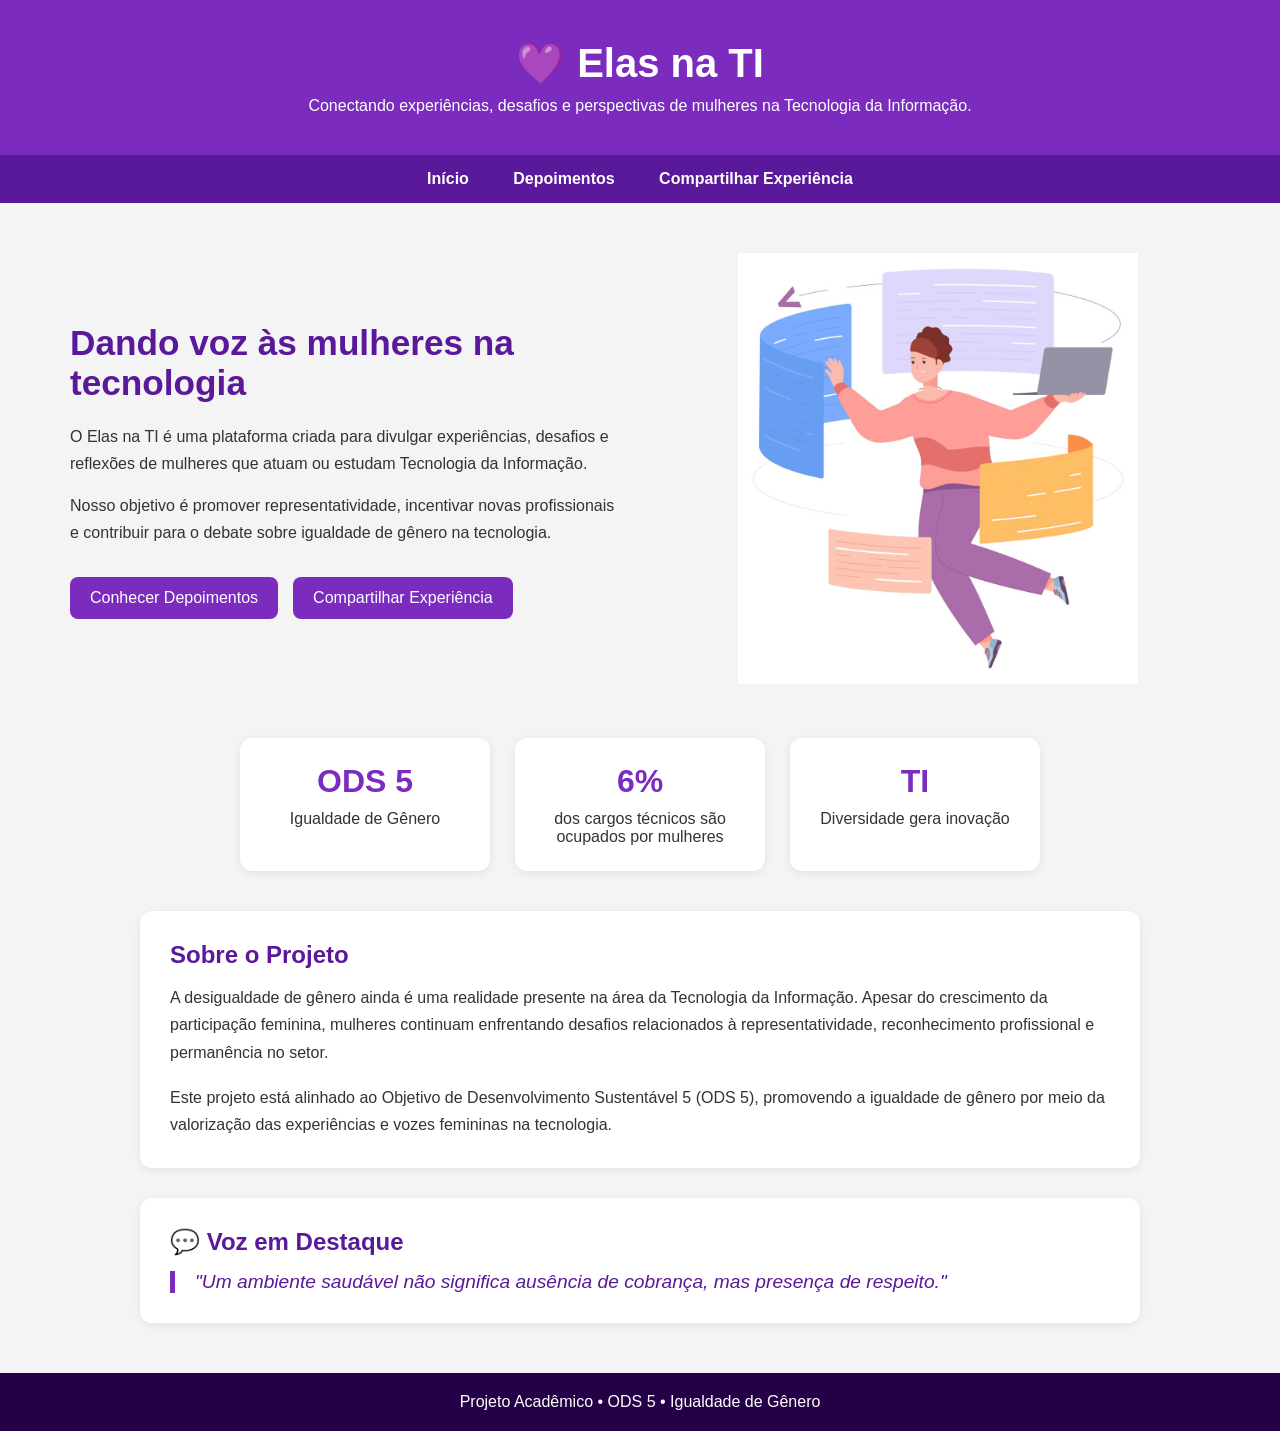
==== index.html @ 8bf3cf85 "Add files via upload" ====
<!DOCTYPE html>
<html lang="pt-BR">

<head>
    <meta charset="UTF-8">
    <meta name="viewport" content="width=device-width, initial-scale=1.0">
    <title>Elas na TI</title>

    <link rel="stylesheet" href="css/style.css">
</head>

<body>

    <header>

        <h1>💜 Elas na TI</h1>

        <p>
            Conectando experiências, desafios e perspectivas
            de mulheres na Tecnologia da Informação.
        </p>

    </header>

    <nav>

        <a href="index.html">Início</a>

        <a href="entrevistas.html">
            Depoimentos
        </a>

        <a href="enviar.html">
            Compartilhar Experiência
        </a>

    </nav>

    <section class="hero">

        <div class="hero-text">

            <h2>
                Dando voz às mulheres na tecnologia
            </h2>

            <p>
                O Elas na TI é uma plataforma criada para divulgar
                experiências, desafios e reflexões de mulheres que
                atuam ou estudam Tecnologia da Informação.
            </p>

            <p>
                Nosso objetivo é promover representatividade,
                incentivar novas profissionais e contribuir para
                o debate sobre igualdade de gênero na tecnologia.
            </p>

            <div class="botoes">

                <a href="entrevistas.html">
                    <button>
                        Conhecer Depoimentos
                    </button>
                </a>

                <a href="enviar.html">
                    <button>
                        Compartilhar Experiência
                    </button>
                </a>

            </div>

        </div>

        <div class="hero-img">

            <img
                src="img/Projeto_AEP.jpg"
                alt="Mulheres na Tecnologia">

        </div>

    </section>

    <section class="estatisticas">

        <div class="stat">

            <h3>ODS 5</h3>

            <p>
                Igualdade de Gênero
            </p>

        </div>

        <div class="stat">

            <h3>6%</h3>

            <p>
                dos cargos técnicos são ocupados por mulheres
            </p>

        </div>

        <div class="stat">

            <h3>TI</h3>

            <p>
                Diversidade gera inovação
            </p>

        </div>

    </section>

    <section class="card">

        <h2>Sobre o Projeto</h2>

        <p>
            A desigualdade de gênero ainda é uma realidade
            presente na área da Tecnologia da Informação.
            Apesar do crescimento da participação feminina,
            mulheres continuam enfrentando desafios relacionados
            à representatividade, reconhecimento profissional
            e permanência no setor.
        </p>

        <br>

        <p>
            Este projeto está alinhado ao Objetivo de
            Desenvolvimento Sustentável 5 (ODS 5),
            promovendo a igualdade de gênero por meio
            da valorização das experiências e vozes
            femininas na tecnologia.
        </p>

    </section>

    <section class="card destaque">

        <h2>💬 Voz em Destaque</h2>

        <blockquote>
            "Um ambiente saudável não significa ausência de cobrança,
            mas presença de respeito."
        </blockquote>

    </section>

    <footer>

        <p>
            Projeto Acadêmico • ODS 5 • Igualdade de Gênero
        </p>

    </footer>

</body>

</html>
---- css/style.css ----
* {
    margin: 0;
    padding: 0;
    box-sizing: border-box;
}

body {
    font-family: Arial, sans-serif;
    background: #f4f4f4;
    color: #333;
}

header {
    background: #7B2CBF;
    color: white;
    text-align: center;
    padding: 40px 20px;
}

header h1 {
    margin-bottom: 10px;
    font-size: 2.5rem;
}

nav {
    background: #5A189A;
    padding: 15px;
    text-align: center;
}

nav a {
    color: white;
    text-decoration: none;
    margin: 0 20px;
    font-weight: bold;
}

nav a:hover {
    text-decoration: underline;
}

.hero {
    max-width: 1200px;

    margin: 50px auto;

    padding: 0 30px;

    display: flex;
    align-items: center;
    justify-content: space-between;
    gap: 50px;
}

.hero-text {
    flex: 1;
}

.hero-text h2 {
    color: #5A189A;
    font-size: 2.2rem;
    margin-bottom: 20px;
}

.hero-text p {
    line-height: 1.7;
    margin-bottom: 15px;
}

.hero-img {
    flex: 1;
    text-align: center;
}

.hero-img img {
    width: 100%;
    max-width: 400px;
    height: auto;
}

.botoes {
    margin-top: 30px;
    display: flex;
    gap: 15px;
}

.botoes button {
    background: #7B2CBF;
    color: white;
    border: none;
    padding: 12px 20px;
    border-radius: 8px;
    cursor: pointer;
    font-size: 1rem;
}

.botoes button:hover {
    background: #5A189A;
}

.estatisticas {
    max-width: 1200px;

    margin: 40px auto;

    padding: 0 30px;

    display: flex;
    justify-content: center;
    gap: 25px;
    flex-wrap: wrap;
}

.stat {
    background: white;

    width: 250px;

    padding: 25px;

    text-align: center;

    border-radius: 12px;

    box-shadow: 0 2px 8px rgba(0, 0, 0, 0.08);
}

.stat h3 {
    color: #7B2CBF;
    font-size: 2rem;
    margin-bottom: 10px;
}

.card {
    max-width: 1000px;

    margin: 30px auto;

    background: white;

    padding: 30px;

    border-radius: 12px;

    box-shadow: 0 2px 8px rgba(0, 0, 0, 0.08);
}

.card h2 {
    color: #5A189A;
    margin-bottom: 15px;
}

.card p {
    line-height: 1.7;
}

.destaque blockquote {
    font-size: 1.2rem;
    font-style: italic;
    color: #5A189A;
    border-left: 5px solid #7B2CBF;
    padding-left: 20px;
}

form {
    max-width: 900px;

    margin: 30px auto;

    background: white;

    padding: 30px;

    border-radius: 12px;

    box-shadow: 0 2px 8px rgba(0, 0, 0, 0.08);
}

label {
    display: block;
    margin-top: 20px;
    font-weight: bold;
}

input,
textarea {
    width: 100%;

    padding: 12px;

    margin-top: 5px;

    border: 1px solid #ccc;

    border-radius: 6px;
}

textarea {
    min-height: 150px;
    resize: vertical;
}

form button {
    margin-top: 25px;

    background: #7B2CBF;

    color: white;

    border: none;

    padding: 12px 20px;

    border-radius: 8px;

    cursor: pointer;
}

form button:hover {
    background: #5A189A;
}

footer {
    background: #240046;
    color: white;
    text-align: center;
    padding: 20px;
    margin-top: 50px;
}

@media (max-width: 900px) {

    .hero {
        flex-direction: column;
        text-align: center;
    }

    .hero-img img {
        max-width: 280px;
    }

    .botoes button {
        margin-bottom: 10px;
    }
}
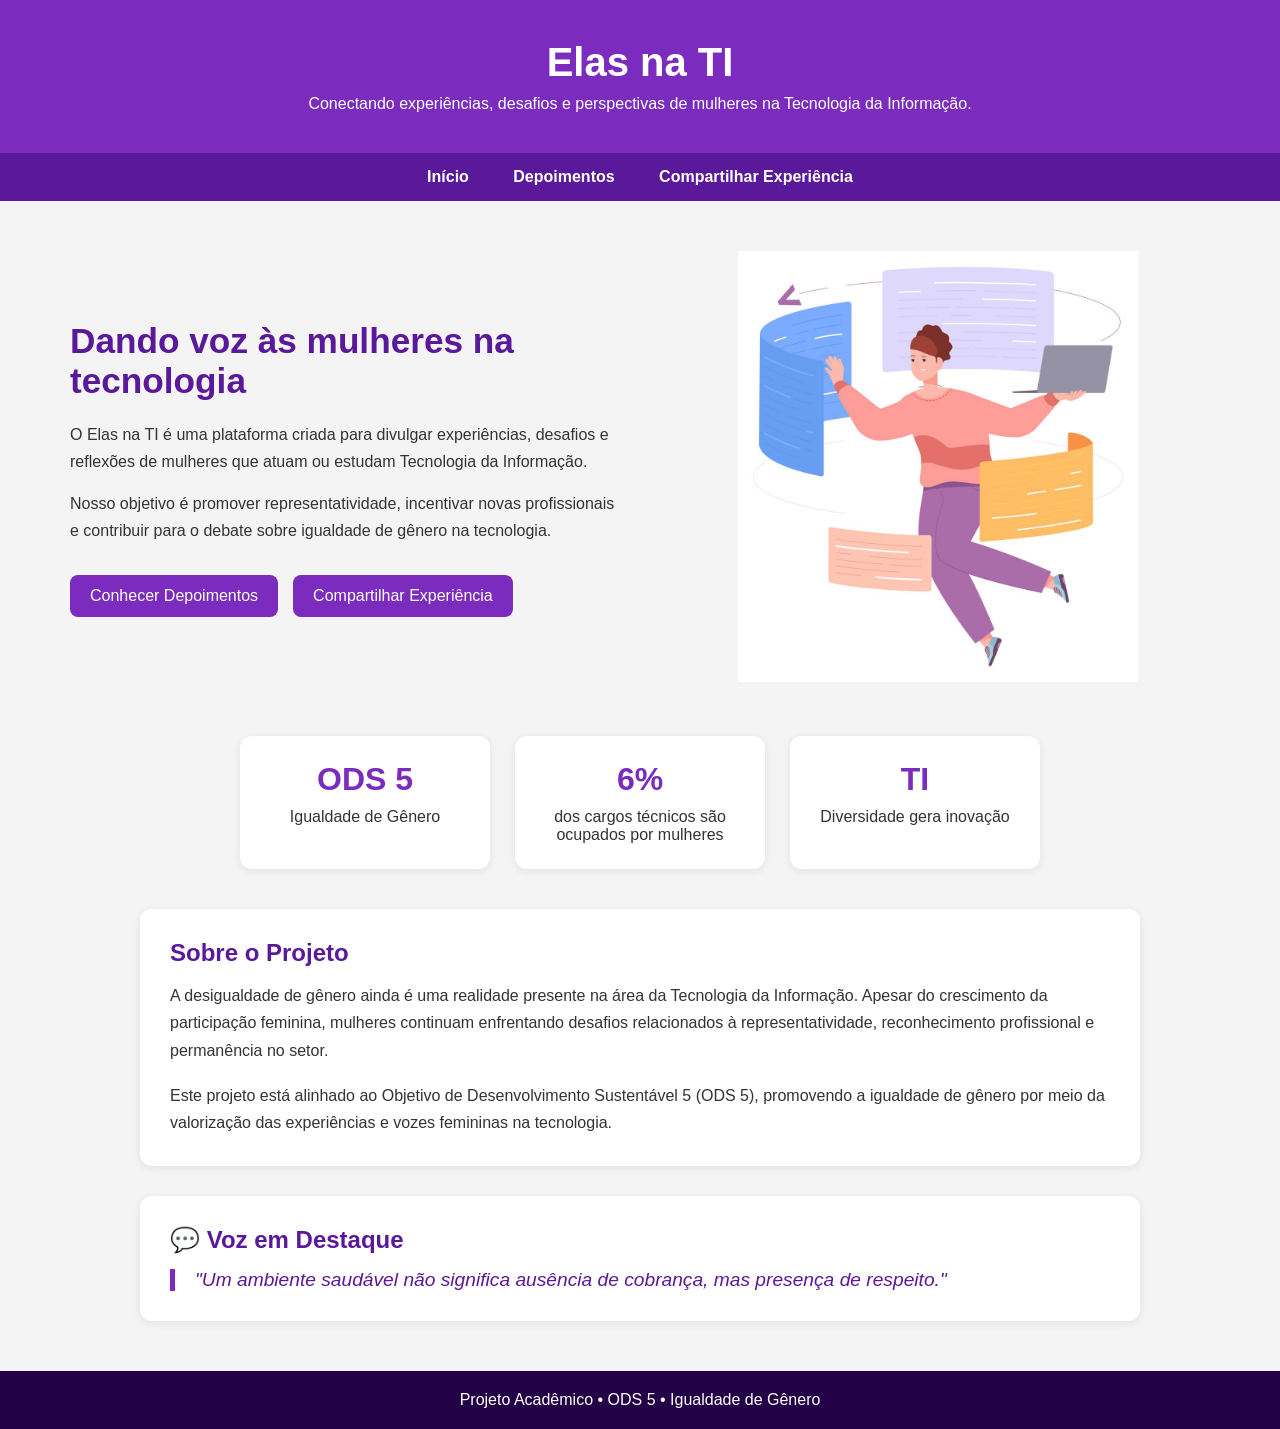
==== commit 78f9e8b8: "Add files via upload" ====
--- a/index.html
+++ b/index.html
@@ -13,7 +13,7 @@
 
     <header>
 
-        <h1>💜 Elas na TI</h1>
+        <h1> Elas na TI</h1>
 
         <p>
             Conectando experiências, desafios e perspectivas
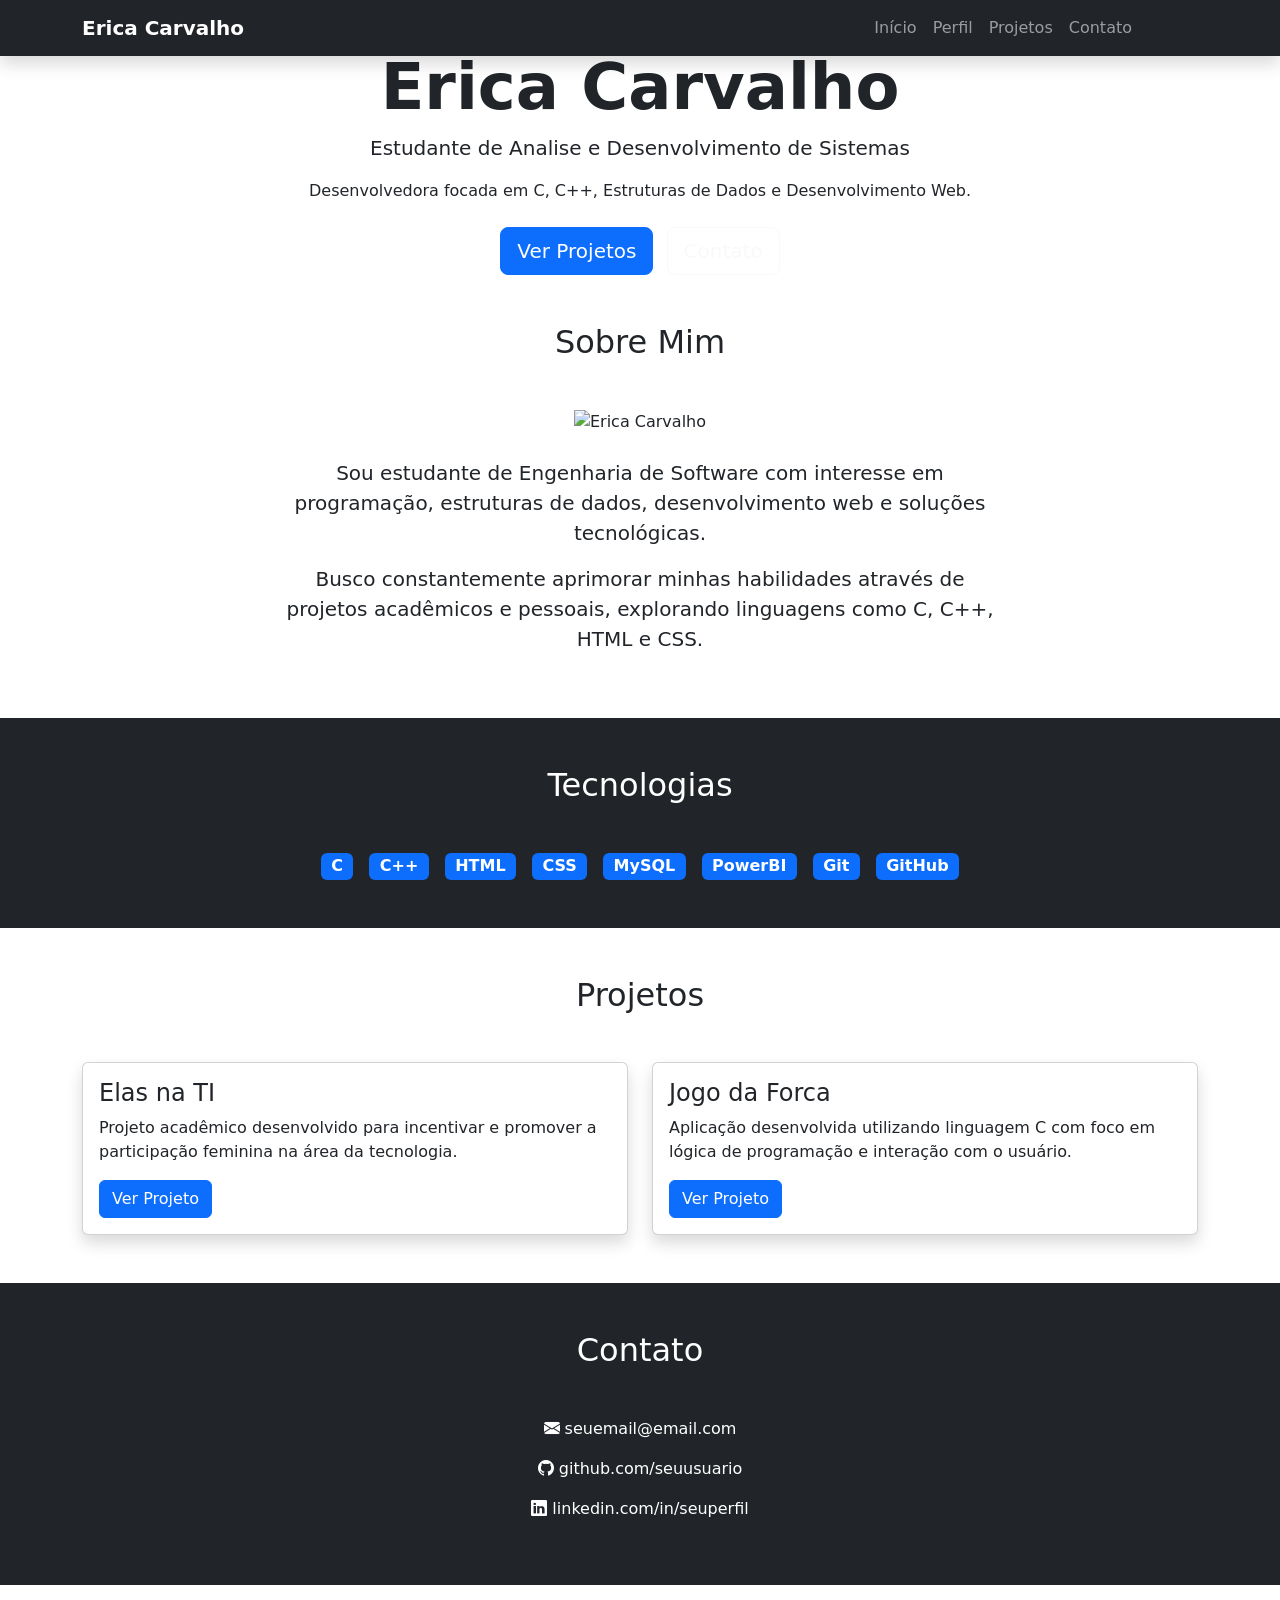
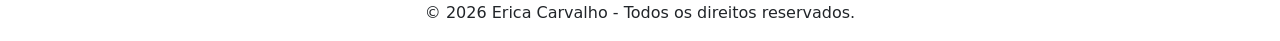
==== commit 1ea8a697: "adicionado o link dos projetos" ====
--- a/index.html
+++ b/index.html
@@ -4,164 +4,326 @@
 <head>
     <meta charset="UTF-8">
     <meta name="viewport" content="width=device-width, initial-scale=1.0">
-    <title>Elas na TI</title>
-
-    <link rel="stylesheet" href="css/style.css">
+
+    <title>Erica Carvalho | Portfólio</title>
+
+    <link href="https://cdn.jsdelivr.net/npm/bootstrap@5.3.7/dist/css/bootstrap.min.css" rel="stylesheet">
+
+    <link rel="stylesheet"
+        href="https://cdn.jsdelivr.net/npm/bootstrap-icons@1.13.1/font/bootstrap-icons.min.css">
+
+    <link rel="stylesheet" href="estilo/style.css">
 </head>
 
 <body>
 
-    <header>
-
-        <h1> Elas na TI</h1>
-
-        <p>
-            Conectando experiências, desafios e perspectivas
-            de mulheres na Tecnologia da Informação.
+    <nav class="navbar navbar-expand-lg navbar-dark bg-dark fixed-top shadow">
+        <div class="container">
+
+            <a class="navbar-brand fw-bold" href="#">
+                Erica Carvalho
+            </a>
+
+            <button class="navbar-toggler" type="button" data-bs-toggle="collapse" data-bs-target="#menu">
+                <span class="navbar-toggler-icon"></span>
+            </button>
+
+            <div class="collapse navbar-collapse" id="menu">
+
+                <ul class="navbar-nav ms-auto">
+
+                    <li class="nav-item">
+                        <a class="nav-link" href="#inicio">Início</a>
+                    </li>
+
+                    <li class="nav-item">
+                        <a class="nav-link" href="#perfil">Perfil</a>
+                    </li>
+
+                    <li class="nav-item">
+                        <a class="nav-link" href="#projetos">Projetos</a>
+                    </li>
+
+                    <li class="nav-item">
+                        <a class="nav-link" href="#contato">Contato</a>
+                    </li>
+
+                    <button id="themeToggle" class="btn ms-3">
+
+                        <i class="bi bi-moon-fill"></i>
+
+                    </button>
+
+                </ul>
+
+            </div>
+
+        </div>
+    </nav>
+
+    <section id="inicio" class="hero">
+
+        <div class="container text-center">
+
+            <div id="carouselPerfil"
+                class="carousel slide mb-4"
+                data-bs-ride="carousel">
+
+                <!-- Bolinhas -->
+                <div class="carousel-indicators">
+                    <button type="button"
+                            data-bs-target="#carouselPerfil"
+                            data-bs-slide-to="0"
+                            class="active">
+                    </button>
+
+                    <button type="button"
+                            data-bs-target="#carouselPerfil"
+                            data-bs-slide-to="1">
+                    </button>
+
+                    <button type="button"
+                            data-bs-target="#carouselPerfil"
+                            data-bs-slide-to="2">
+                    </button>
+                </div>
+
+                <!-- Fotos -->
+                <div class="carousel-inner">
+
+                    <div class="carousel-item active">
+                        <img src="img/foto1.jpg"
+                            alt="Foto 1"
+                            class="foto-perfil">
+                    </div>
+
+                    <div class="carousel-item">
+                        <img src="img/foto2.jpg"
+                            alt="Foto 2"
+                            class="foto-perfil">
+                    </div>
+
+                    <div class="carousel-item">
+                        <img src="img/foto3.jpg"
+                            alt="Foto 3"
+                            class="foto-perfil">
+                    </div>
+
+                </div>
+
+                <!-- Seta esquerda -->
+                <button class="carousel-control-prev"
+                        type="button"
+                        data-bs-target="#carouselPerfil"
+                        data-bs-slide="prev">
+
+                    <span class="carousel-control-prev-icon"></span>
+
+                </button>
+
+                <!-- Seta direita -->
+                <button class="carousel-control-next"
+                        type="button"
+                        data-bs-target="#carouselPerfil"
+                        data-bs-slide="next">
+
+                    <span class="carousel-control-next-icon"></span>
+
+                </button>
+
+            </div>
+
+            <h1 class="display-3 fw-bold">
+                Erica Carvalho
+            </h1>
+
+            <p class="lead">
+                Estudante de Analise e Desenvolvimento de Sistemas
+            </p>
+
+            <p class="mb-4">
+                Desenvolvedora focada em C, C++, Estruturas de Dados e Desenvolvimento Web.
+            </p>
+
+            <a href="#projetos" class="btn btn-primary btn-lg me-2">
+                Ver Projetos
+            </a>
+
+            <a href="#contato" class="btn btn-outline-light btn-lg">
+                Contato
+            </a>
+
+        </div>
+
+    </section>
+
+    <section id="perfil" class="py-5">
+
+        <div class="container">
+
+            <h2 class="text-center mb-5">
+                Sobre Mim
+            </h2>
+
+            <div class="row justify-content-center">
+
+                <div class="col-lg-8">
+
+                    <div class="text-center mb-4">
+                        <img src="img/fotoperfil.jpg" alt="Erica Carvalho" class="foto-sobre">
+                    </div>
+
+                    <p class="fs-5 text-center">
+                        Sou estudante de Engenharia de Software com interesse em programação,
+                        estruturas de dados, desenvolvimento web e soluções tecnológicas.
+                    </p>
+
+                    <p class="fs-5 text-center">
+                        Busco constantemente aprimorar minhas habilidades através de projetos
+                        acadêmicos e pessoais, explorando linguagens como C, C++, HTML e CSS.
+                    </p>
+
+                </div>
+
+            </div>
+
+        </div>
+
+    </section>
+
+    <section class="bg-dark py-5">
+
+        <div class="container">
+
+            <h2 class="text-center mb-5 text-white">
+                Tecnologias
+            </h2>
+
+            <div class="d-flex flex-wrap justify-content-center gap-3">
+
+                <span class="badge fs-6 bg-primary">C</span>
+                <span class="badge fs-6 bg-primary">C++</span>
+                <span class="badge fs-6 bg-primary">HTML</span>
+                <span class="badge fs-6 bg-primary">CSS</span>
+                <span class="badge fs-6 bg-primary">MySQL</span>
+                <span class="badge fs-6 bg-primary">PowerBI</span>
+                <span class="badge fs-6 bg-primary">Git</span>
+                <span class="badge fs-6 bg-primary">GitHub</span>
+
+            </div>
+
+        </div>
+
+    </section>
+
+    <section id="projetos" class="py-5">
+
+        <div class="container">
+
+            <h2 class="text-center mb-5">
+                Projetos
+            </h2>
+
+            <div class="row g-4">
+
+                <div class="col-md-6">
+
+                    <div class="card h-100 shadow">
+
+                        <div class="card-body">
+
+                            <h4 class="card-title">
+                                Elas na TI
+                            </h4>
+
+                            <p class="card-text">
+                                Projeto acadêmico desenvolvido para incentivar e promover a
+                                participação feminina na área da tecnologia.
+                            </p>
+
+                            <a href="https://github.com/EricaCarvalhoSilva/Elas_na_TI" class="btn btn-primary">
+                                Ver Projeto
+                            </a>
+
+                        </div>
+
+                    </div>
+
+                </div>
+                <div class="col-md-6">
+
+                    <div class="card h-100 shadow">
+
+                        <div class="card-body">
+
+                            <h4 class="card-title">
+                                Jogo da Forca
+                            </h4>
+
+                            <p class="card-text">
+                                Aplicação desenvolvida utilizando linguagem C com foco em
+                                lógica de programação e interação com o usuário.
+                            </p>
+
+                            <a href="https://github.com/EricaCarvalhoSilva/JogoDaForca" class="btn btn-primary">
+                                Ver Projeto
+                            </a>
+
+                        </div>
+
+                    </div>
+
+                </div>
+
+            </div>
+
+        </div>
+
+    </section>
+
+    <section id="contato" class="bg-dark text-white py-5">
+
+        <div class="container">
+
+            <h2 class="text-center mb-5">
+                Contato
+            </h2>
+
+            <div class="text-center">
+
+                <p>
+                    <i class="bi bi-envelope-fill"></i>
+                    seuemail@email.com
+                </p>
+
+                <p>
+                    <i class="bi bi-github"></i>
+                    github.com/seuusuario
+                </p>
+
+                <p>
+                    <i class="bi bi-linkedin"></i>
+                    linkedin.com/in/seuperfil
+                </p>
+
+            </div>
+
+        </div>
+
+    </section>
+
+    <footer class="text-center py-3">
+
+        <p class="mb-0">
+            © 2026 Erica Carvalho - Todos os direitos reservados.
         </p>
 
-    </header>
-
-    <nav>
-
-        <a href="index.html">Início</a>
-
-        <a href="entrevistas.html">
-            Depoimentos
-        </a>
-
-        <a href="enviar.html">
-            Compartilhar Experiência
-        </a>
-
-    </nav>
-
-    <section class="hero">
-
-        <div class="hero-text">
-
-            <h2>
-                Dando voz às mulheres na tecnologia
-            </h2>
-
-            <p>
-                O Elas na TI é uma plataforma criada para divulgar
-                experiências, desafios e reflexões de mulheres que
-                atuam ou estudam Tecnologia da Informação.
-            </p>
-
-            <p>
-                Nosso objetivo é promover representatividade,
-                incentivar novas profissionais e contribuir para
-                o debate sobre igualdade de gênero na tecnologia.
-            </p>
-
-            <div class="botoes">
-
-                <a href="entrevistas.html">
-                    <button>
-                        Conhecer Depoimentos
-                    </button>
-                </a>
-
-                <a href="enviar.html">
-                    <button>
-                        Compartilhar Experiência
-                    </button>
-                </a>
-
-            </div>
-
-        </div>
-
-        <div class="hero-img">
-
-            <img
-                src="img/Projeto_AEP.jpg"
-                alt="Mulheres na Tecnologia">
-
-        </div>
-
-    </section>
-
-    <section class="estatisticas">
-
-        <div class="stat">
-
-            <h3>ODS 5</h3>
-
-            <p>
-                Igualdade de Gênero
-            </p>
-
-        </div>
-
-        <div class="stat">
-
-            <h3>6%</h3>
-
-            <p>
-                dos cargos técnicos são ocupados por mulheres
-            </p>
-
-        </div>
-
-        <div class="stat">
-
-            <h3>TI</h3>
-
-            <p>
-                Diversidade gera inovação
-            </p>
-
-        </div>
-
-    </section>
-
-    <section class="card">
-
-        <h2>Sobre o Projeto</h2>
-
-        <p>
-            A desigualdade de gênero ainda é uma realidade
-            presente na área da Tecnologia da Informação.
-            Apesar do crescimento da participação feminina,
-            mulheres continuam enfrentando desafios relacionados
-            à representatividade, reconhecimento profissional
-            e permanência no setor.
-        </p>
-
-        <br>
-
-        <p>
-            Este projeto está alinhado ao Objetivo de
-            Desenvolvimento Sustentável 5 (ODS 5),
-            promovendo a igualdade de gênero por meio
-            da valorização das experiências e vozes
-            femininas na tecnologia.
-        </p>
-
-    </section>
-
-    <section class="card destaque">
-
-        <h2>💬 Voz em Destaque</h2>
-
-        <blockquote>
-            "Um ambiente saudável não significa ausência de cobrança,
-            mas presença de respeito."
-        </blockquote>
-
-    </section>
-
-    <footer>
-
-        <p>
-            Projeto Acadêmico • ODS 5 • Igualdade de Gênero
-        </p>
-
     </footer>
 
+    <script src="https://cdn.jsdelivr.net/npm/bootstrap@5.3.7/dist/js/bootstrap.bundle.min.js"></script>
+
+    <script src="js/script.js"></script>
+
 </body>
 
 </html>
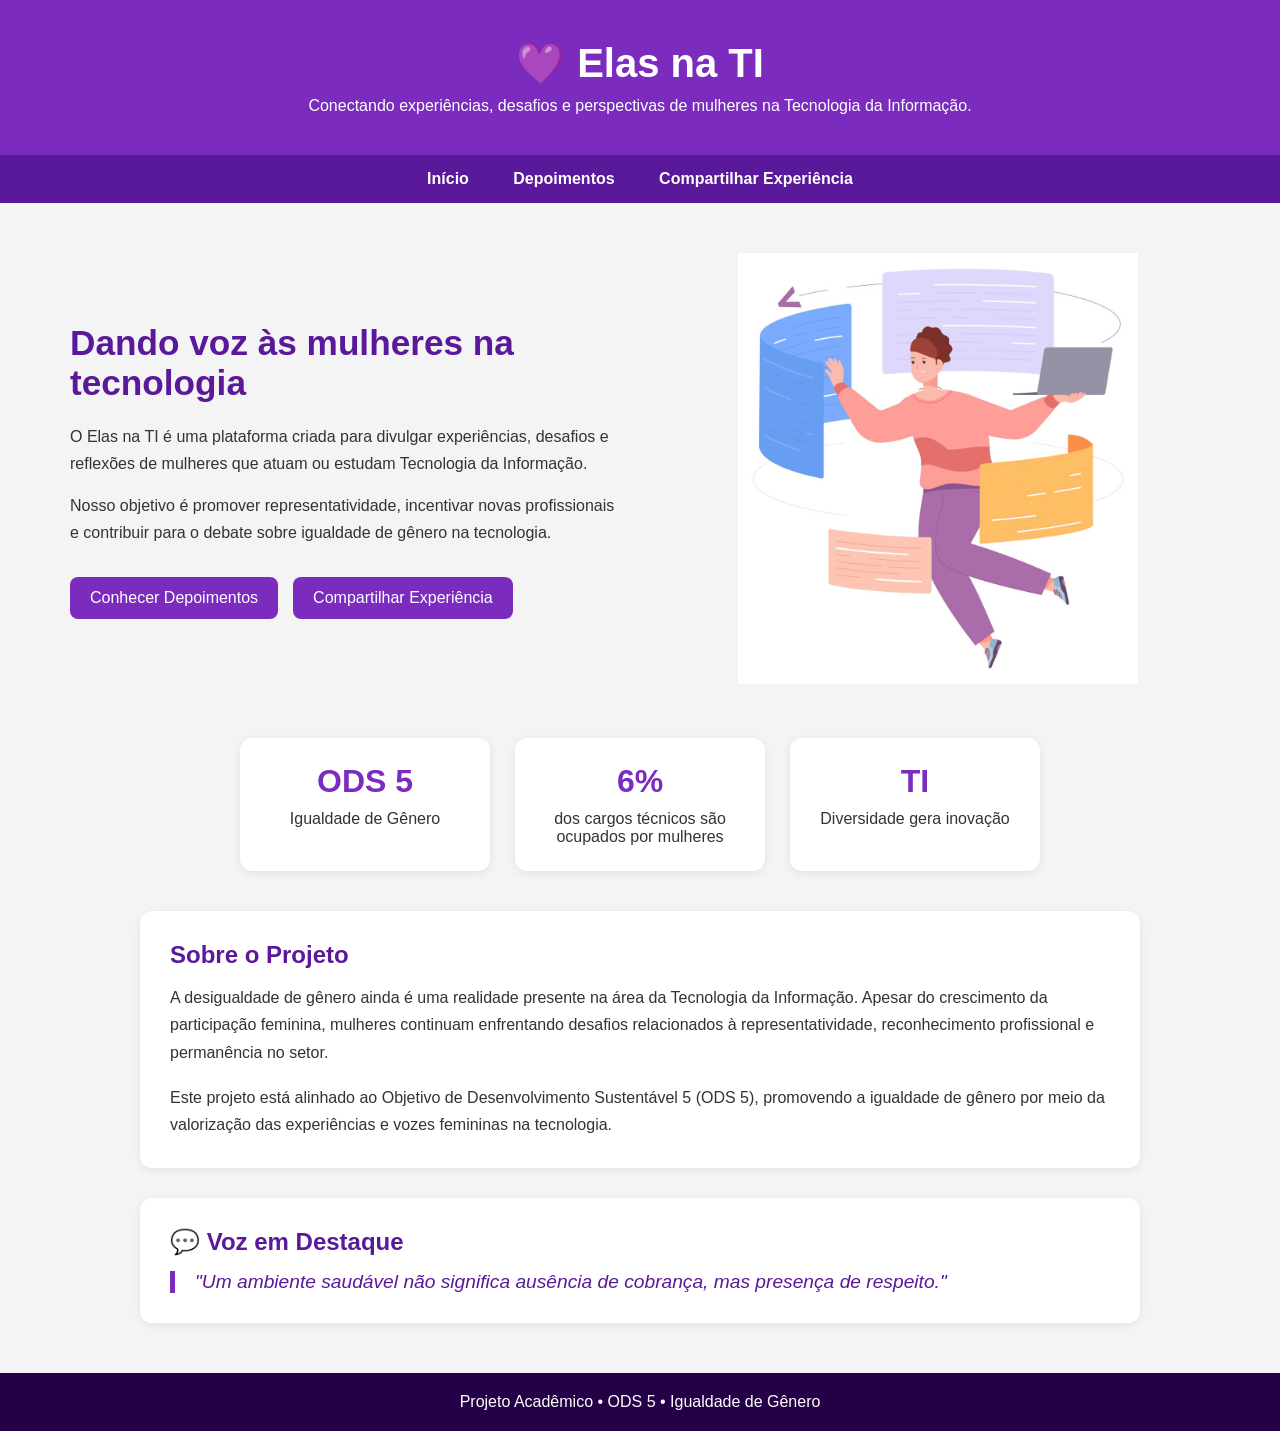
==== commit 5af6588f: "Add files via upload" ====
--- a/index.html
+++ b/index.html
@@ -4,326 +4,164 @@
 <head>
     <meta charset="UTF-8">
     <meta name="viewport" content="width=device-width, initial-scale=1.0">
+    <title>Elas na TI</title>
 
-    <title>Erica Carvalho | Portfólio</title>
-
-    <link href="https://cdn.jsdelivr.net/npm/bootstrap@5.3.7/dist/css/bootstrap.min.css" rel="stylesheet">
-
-    <link rel="stylesheet"
-        href="https://cdn.jsdelivr.net/npm/bootstrap-icons@1.13.1/font/bootstrap-icons.min.css">
-
-    <link rel="stylesheet" href="estilo/style.css">
+    <link rel="stylesheet" href="css/style.css">
 </head>
 
 <body>
 
-    <nav class="navbar navbar-expand-lg navbar-dark bg-dark fixed-top shadow">
-        <div class="container">
+    <header>
 
-            <a class="navbar-brand fw-bold" href="#">
-                Erica Carvalho
-            </a>
+        <h1>💜 Elas na TI</h1>
 
-            <button class="navbar-toggler" type="button" data-bs-toggle="collapse" data-bs-target="#menu">
-                <span class="navbar-toggler-icon"></span>
-            </button>
+        <p>
+            Conectando experiências, desafios e perspectivas
+            de mulheres na Tecnologia da Informação.
+        </p>
 
-            <div class="collapse navbar-collapse" id="menu">
+    </header>
 
-                <ul class="navbar-nav ms-auto">
+    <nav>
 
-                    <li class="nav-item">
-                        <a class="nav-link" href="#inicio">Início</a>
-                    </li>
+        <a href="index.html">Início</a>
 
-                    <li class="nav-item">
-                        <a class="nav-link" href="#perfil">Perfil</a>
-                    </li>
+        <a href="entrevistas.html">
+            Depoimentos
+        </a>
 
-                    <li class="nav-item">
-                        <a class="nav-link" href="#projetos">Projetos</a>
-                    </li>
+        <a href="enviar.html">
+            Compartilhar Experiência
+        </a>
 
-                    <li class="nav-item">
-                        <a class="nav-link" href="#contato">Contato</a>
-                    </li>
+    </nav>
 
-                    <button id="themeToggle" class="btn ms-3">
+    <section class="hero">
 
-                        <i class="bi bi-moon-fill"></i>
+        <div class="hero-text">
 
+            <h2>
+                Dando voz às mulheres na tecnologia
+            </h2>
+
+            <p>
+                O Elas na TI é uma plataforma criada para divulgar
+                experiências, desafios e reflexões de mulheres que
+                atuam ou estudam Tecnologia da Informação.
+            </p>
+
+            <p>
+                Nosso objetivo é promover representatividade,
+                incentivar novas profissionais e contribuir para
+                o debate sobre igualdade de gênero na tecnologia.
+            </p>
+
+            <div class="botoes">
+
+                <a href="entrevistas.html">
+                    <button>
+                        Conhecer Depoimentos
                     </button>
+                </a>
 
-                </ul>
+                <a href="enviar.html">
+                    <button>
+                        Compartilhar Experiência
+                    </button>
+                </a>
 
             </div>
 
         </div>
-    </nav>
 
-    <section id="inicio" class="hero">
+        <div class="hero-img">
 
-        <div class="container text-center">
-
-            <div id="carouselPerfil"
-                class="carousel slide mb-4"
-                data-bs-ride="carousel">
-
-                <!-- Bolinhas -->
-                <div class="carousel-indicators">
-                    <button type="button"
-                            data-bs-target="#carouselPerfil"
-                            data-bs-slide-to="0"
-                            class="active">
-                    </button>
-
-                    <button type="button"
-                            data-bs-target="#carouselPerfil"
-                            data-bs-slide-to="1">
-                    </button>
-
-                    <button type="button"
-                            data-bs-target="#carouselPerfil"
-                            data-bs-slide-to="2">
-                    </button>
-                </div>
-
-                <!-- Fotos -->
-                <div class="carousel-inner">
-
-                    <div class="carousel-item active">
-                        <img src="img/foto1.jpg"
-                            alt="Foto 1"
-                            class="foto-perfil">
-                    </div>
-
-                    <div class="carousel-item">
-                        <img src="img/foto2.jpg"
-                            alt="Foto 2"
-                            class="foto-perfil">
-                    </div>
-
-                    <div class="carousel-item">
-                        <img src="img/foto3.jpg"
-                            alt="Foto 3"
-                            class="foto-perfil">
-                    </div>
-
-                </div>
-
-                <!-- Seta esquerda -->
-                <button class="carousel-control-prev"
-                        type="button"
-                        data-bs-target="#carouselPerfil"
-                        data-bs-slide="prev">
-
-                    <span class="carousel-control-prev-icon"></span>
-
-                </button>
-
-                <!-- Seta direita -->
-                <button class="carousel-control-next"
-                        type="button"
-                        data-bs-target="#carouselPerfil"
-                        data-bs-slide="next">
-
-                    <span class="carousel-control-next-icon"></span>
-
-                </button>
-
-            </div>
-
-            <h1 class="display-3 fw-bold">
-                Erica Carvalho
-            </h1>
-
-            <p class="lead">
-                Estudante de Analise e Desenvolvimento de Sistemas
-            </p>
-
-            <p class="mb-4">
-                Desenvolvedora focada em C, C++, Estruturas de Dados e Desenvolvimento Web.
-            </p>
-
-            <a href="#projetos" class="btn btn-primary btn-lg me-2">
-                Ver Projetos
-            </a>
-
-            <a href="#contato" class="btn btn-outline-light btn-lg">
-                Contato
-            </a>
+            <img
+                src="img/Projeto_AEP.jpg"
+                alt="Mulheres na Tecnologia">
 
         </div>
 
     </section>
 
-    <section id="perfil" class="py-5">
+    <section class="estatisticas">
 
-        <div class="container">
+        <div class="stat">
 
-            <h2 class="text-center mb-5">
-                Sobre Mim
-            </h2>
+            <h3>ODS 5</h3>
 
-            <div class="row justify-content-center">
+            <p>
+                Igualdade de Gênero
+            </p>
 
-                <div class="col-lg-8">
+        </div>
 
-                    <div class="text-center mb-4">
-                        <img src="img/fotoperfil.jpg" alt="Erica Carvalho" class="foto-sobre">
-                    </div>
+        <div class="stat">
 
-                    <p class="fs-5 text-center">
-                        Sou estudante de Engenharia de Software com interesse em programação,
-                        estruturas de dados, desenvolvimento web e soluções tecnológicas.
-                    </p>
+            <h3>6%</h3>
 
-                    <p class="fs-5 text-center">
-                        Busco constantemente aprimorar minhas habilidades através de projetos
-                        acadêmicos e pessoais, explorando linguagens como C, C++, HTML e CSS.
-                    </p>
+            <p>
+                dos cargos técnicos são ocupados por mulheres
+            </p>
 
-                </div>
+        </div>
 
-            </div>
+        <div class="stat">
+
+            <h3>TI</h3>
+
+            <p>
+                Diversidade gera inovação
+            </p>
 
         </div>
 
     </section>
 
-    <section class="bg-dark py-5">
+    <section class="card">
 
-        <div class="container">
+        <h2>Sobre o Projeto</h2>
 
-            <h2 class="text-center mb-5 text-white">
-                Tecnologias
-            </h2>
+        <p>
+            A desigualdade de gênero ainda é uma realidade
+            presente na área da Tecnologia da Informação.
+            Apesar do crescimento da participação feminina,
+            mulheres continuam enfrentando desafios relacionados
+            à representatividade, reconhecimento profissional
+            e permanência no setor.
+        </p>
 
-            <div class="d-flex flex-wrap justify-content-center gap-3">
+        <br>
 
-                <span class="badge fs-6 bg-primary">C</span>
-                <span class="badge fs-6 bg-primary">C++</span>
-                <span class="badge fs-6 bg-primary">HTML</span>
-                <span class="badge fs-6 bg-primary">CSS</span>
-                <span class="badge fs-6 bg-primary">MySQL</span>
-                <span class="badge fs-6 bg-primary">PowerBI</span>
-                <span class="badge fs-6 bg-primary">Git</span>
-                <span class="badge fs-6 bg-primary">GitHub</span>
-
-            </div>
-
-        </div>
+        <p>
+            Este projeto está alinhado ao Objetivo de
+            Desenvolvimento Sustentável 5 (ODS 5),
+            promovendo a igualdade de gênero por meio
+            da valorização das experiências e vozes
+            femininas na tecnologia.
+        </p>
 
     </section>
 
-    <section id="projetos" class="py-5">
+    <section class="card destaque">
 
-        <div class="container">
+        <h2>💬 Voz em Destaque</h2>
 
-            <h2 class="text-center mb-5">
-                Projetos
-            </h2>
-
-            <div class="row g-4">
-
-                <div class="col-md-6">
-
-                    <div class="card h-100 shadow">
-
-                        <div class="card-body">
-
-                            <h4 class="card-title">
-                                Elas na TI
-                            </h4>
-
-                            <p class="card-text">
-                                Projeto acadêmico desenvolvido para incentivar e promover a
-                                participação feminina na área da tecnologia.
-                            </p>
-
-                            <a href="https://github.com/EricaCarvalhoSilva/Elas_na_TI" class="btn btn-primary">
-                                Ver Projeto
-                            </a>
-
-                        </div>
-
-                    </div>
-
-                </div>
-                <div class="col-md-6">
-
-                    <div class="card h-100 shadow">
-
-                        <div class="card-body">
-
-                            <h4 class="card-title">
-                                Jogo da Forca
-                            </h4>
-
-                            <p class="card-text">
-                                Aplicação desenvolvida utilizando linguagem C com foco em
-                                lógica de programação e interação com o usuário.
-                            </p>
-
-                            <a href="https://github.com/EricaCarvalhoSilva/JogoDaForca" class="btn btn-primary">
-                                Ver Projeto
-                            </a>
-
-                        </div>
-
-                    </div>
-
-                </div>
-
-            </div>
-
-        </div>
+        <blockquote>
+            "Um ambiente saudável não significa ausência de cobrança,
+            mas presença de respeito."
+        </blockquote>
 
     </section>
 
-    <section id="contato" class="bg-dark text-white py-5">
+    <footer>
 
-        <div class="container">
-
-            <h2 class="text-center mb-5">
-                Contato
-            </h2>
-
-            <div class="text-center">
-
-                <p>
-                    <i class="bi bi-envelope-fill"></i>
-                    seuemail@email.com
-                </p>
-
-                <p>
-                    <i class="bi bi-github"></i>
-                    github.com/seuusuario
-                </p>
-
-                <p>
-                    <i class="bi bi-linkedin"></i>
-                    linkedin.com/in/seuperfil
-                </p>
-
-            </div>
-
-        </div>
-
-    </section>
-
-    <footer class="text-center py-3">
-
-        <p class="mb-0">
-            © 2026 Erica Carvalho - Todos os direitos reservados.
+        <p>
+            Projeto Acadêmico • ODS 5 • Igualdade de Gênero
         </p>
 
     </footer>
 
-    <script src="https://cdn.jsdelivr.net/npm/bootstrap@5.3.7/dist/js/bootstrap.bundle.min.js"></script>
-
-    <script src="js/script.js"></script>
-
 </body>
 
 </html>
--- a/css/style.css
+++ b/css/style.css
@@ -0,0 +1,245 @@
+* {
+    margin: 0;
+    padding: 0;
+    box-sizing: border-box;
+}
+
+body {
+    font-family: Arial, sans-serif;
+    background: #f4f4f4;
+    color: #333;
+}
+
+header {
+    background: #7B2CBF;
+    color: white;
+    text-align: center;
+    padding: 40px 20px;
+}
+
+header h1 {
+    margin-bottom: 10px;
+    font-size: 2.5rem;
+}
+
+nav {
+    background: #5A189A;
+    padding: 15px;
+    text-align: center;
+}
+
+nav a {
+    color: white;
+    text-decoration: none;
+    margin: 0 20px;
+    font-weight: bold;
+}
+
+nav a:hover {
+    text-decoration: underline;
+}
+
+.hero {
+    max-width: 1200px;
+
+    margin: 50px auto;
+
+    padding: 0 30px;
+
+    display: flex;
+    align-items: center;
+    justify-content: space-between;
+    gap: 50px;
+}
+
+.hero-text {
+    flex: 1;
+}
+
+.hero-text h2 {
+    color: #5A189A;
+    font-size: 2.2rem;
+    margin-bottom: 20px;
+}
+
+.hero-text p {
+    line-height: 1.7;
+    margin-bottom: 15px;
+}
+
+.hero-img {
+    flex: 1;
+    text-align: center;
+}
+
+.hero-img img {
+    width: 100%;
+    max-width: 400px;
+    height: auto;
+}
+
+.botoes {
+    margin-top: 30px;
+    display: flex;
+    gap: 15px;
+}
+
+.botoes button {
+    background: #7B2CBF;
+    color: white;
+    border: none;
+    padding: 12px 20px;
+    border-radius: 8px;
+    cursor: pointer;
+    font-size: 1rem;
+}
+
+.botoes button:hover {
+    background: #5A189A;
+}
+
+.estatisticas {
+    max-width: 1200px;
+
+    margin: 40px auto;
+
+    padding: 0 30px;
+
+    display: flex;
+    justify-content: center;
+    gap: 25px;
+    flex-wrap: wrap;
+}
+
+.stat {
+    background: white;
+
+    width: 250px;
+
+    padding: 25px;
+
+    text-align: center;
+
+    border-radius: 12px;
+
+    box-shadow: 0 2px 8px rgba(0, 0, 0, 0.08);
+}
+
+.stat h3 {
+    color: #7B2CBF;
+    font-size: 2rem;
+    margin-bottom: 10px;
+}
+
+.card {
+    max-width: 1000px;
+
+    margin: 30px auto;
+
+    background: white;
+
+    padding: 30px;
+
+    border-radius: 12px;
+
+    box-shadow: 0 2px 8px rgba(0, 0, 0, 0.08);
+}
+
+.card h2 {
+    color: #5A189A;
+    margin-bottom: 15px;
+}
+
+.card p {
+    line-height: 1.7;
+}
+
+.destaque blockquote {
+    font-size: 1.2rem;
+    font-style: italic;
+    color: #5A189A;
+    border-left: 5px solid #7B2CBF;
+    padding-left: 20px;
+}
+
+form {
+    max-width: 900px;
+
+    margin: 30px auto;
+
+    background: white;
+
+    padding: 30px;
+
+    border-radius: 12px;
+
+    box-shadow: 0 2px 8px rgba(0, 0, 0, 0.08);
+}
+
+label {
+    display: block;
+    margin-top: 20px;
+    font-weight: bold;
+}
+
+input,
+textarea {
+    width: 100%;
+
+    padding: 12px;
+
+    margin-top: 5px;
+
+    border: 1px solid #ccc;
+
+    border-radius: 6px;
+}
+
+textarea {
+    min-height: 150px;
+    resize: vertical;
+}
+
+form button {
+    margin-top: 25px;
+
+    background: #7B2CBF;
+
+    color: white;
+
+    border: none;
+
+    padding: 12px 20px;
+
+    border-radius: 8px;
+
+    cursor: pointer;
+}
+
+form button:hover {
+    background: #5A189A;
+}
+
+footer {
+    background: #240046;
+    color: white;
+    text-align: center;
+    padding: 20px;
+    margin-top: 50px;
+}
+
+@media (max-width: 900px) {
+
+    .hero {
+        flex-direction: column;
+        text-align: center;
+    }
+
+    .hero-img img {
+        max-width: 280px;
+    }
+
+    .botoes button {
+        margin-bottom: 10px;
+    }
+}
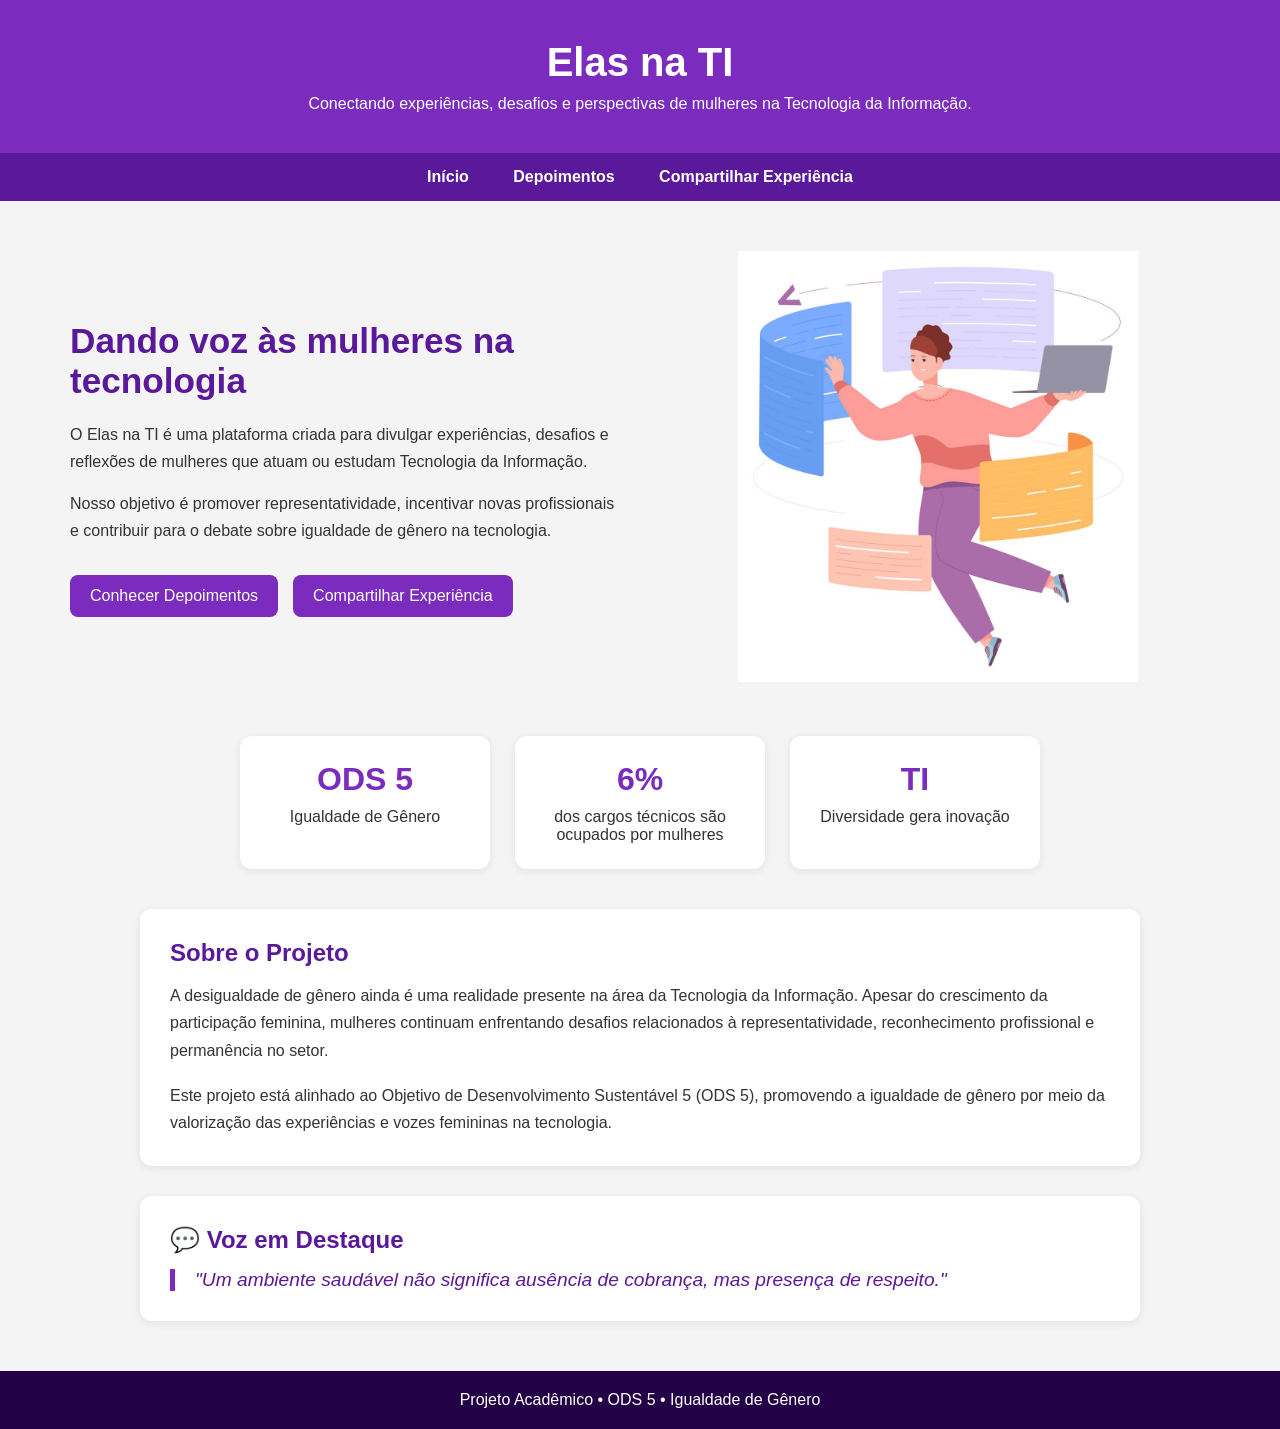
==== commit 03b3580a: "Update index.html" ====
--- a/index.html
+++ b/index.html
@@ -13,7 +13,7 @@
 
     <header>
 
-        <h1>💜 Elas na TI</h1>
+        <h1> Elas na TI</h1>
 
         <p>
             Conectando experiências, desafios e perspectivas
@@ -164,4 +164,4 @@
 
 </body>
 
-</html>+</html>
